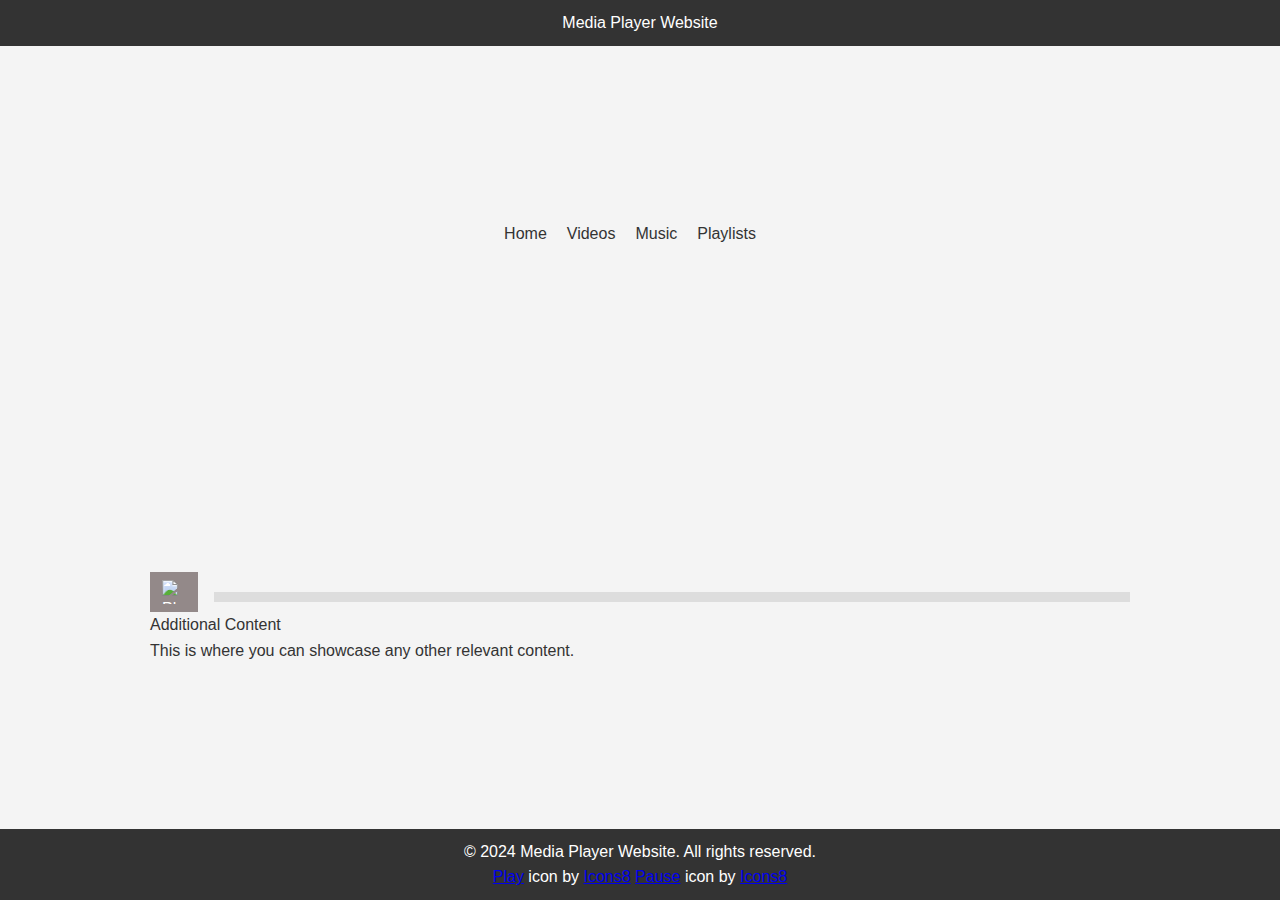
==== assignment2/index.html @ 22c0fdf6 "Add assignment 2 code" ====
<!DOCTYPE html>
<html lang="en">
  <head>
    <meta charset="UTF-8" />
    <meta name="viewport" content="width=device-width, initial-scale=1.0" />
    <title>Document</title>
    <!-- add the font family of your choice -->
    <link rel="stylesheet" href="reset.css" />
    <link rel="stylesheet" href="style.css" />
    <script src="script.js" defer></script>
  </head>
  <body>
    <!-- Header Section -->
    <header>
      <h1>Media Player Website</h1>
    </header>

    <!-- Navigation Section -->
    <nav>
      <ul>
        <li><a href="#">Home</a></li>
        <li><a href="#">Videos</a></li>
        <li><a href="#">Music</a></li>
        <li><a href="#">Playlists</a></li>
        <!-- Add or remove navigation items as needed -->
      </ul>
    </nav>

    <!-- Main Content Section -->
    <main class="container">
      <!-- Media Player Section -->
      <div class="media-player">
        <video id="custom-video-player" controls>
          <source
            src="https://thelongesthumstore.sgp1.cdn.digitaloceanspaces.com/IM-2250/miac.mp4"
            type="video/mp4"
          />
        </video>
        <div class="custom-controls">
          <button id="play-pause-btn" onclick="togglePlayPause()">
            <img
              id="play-pause-img"
              src="https://img.icons8.com/ios-glyphs/30/play--v1.png"
              alt="Play Button"
              width="24"
              height="24"
            />
          </button>
          <!-- add the missing buttons or functionality here -->
          <div class="progress-bar">
            <span id="progress-bar-fill"></span>
          </div>
        </div>
      </div>

      <!-- Additional Content Section -->
      <section>
        <h2>Additional Content</h2>
        <p>This is where you can showcase any other relevant content.</p>
        <!-- Add more content as needed -->
      </section>
    </main>

    <!-- Footer Section -->
    <footer>
      <p>&copy; 2024 Media Player Website. All rights reserved.</p>
      <a href="https://icons8.com/icon/59862/play">Play</a> icon by
      <a href="https://icons8.com">Icons8</a>
      <a href="https://icons8.com/icon/61012/pause">Pause</a> icon by
      <a href="https://icons8.com">Icons8</a>
    </footer>
  </body>
</html>
---- assignment2/style.css ----
:root {
  --primary-bg-color: #f4f4f4;
  --text-color: #333;
  --main-bg-color: #333;
  --main-text-color: #fff;
  --main-btn-bg-color: #938989;
}

body,
h1,
p,
ul {
  margin: 0;
  padding: 0;
}

body {
  font-family: "Arial", sans-serif;
  background-color: var(--primary-bg-color);
  color: var(--text-color);
  line-height: 1.6;
  display: flex;
  flex-direction: column;
  align-items: center;
  justify-content: space-between;
}

/* Add additional styles as needed */

/* Create a container for the main content */
.container {
  max-width: 1000px;
  width: 100%;
  padding: 10px;
}

/* Header styling */
header {
  background-color: var(--main-bg-color);
  color: var(--main-text-color);
  padding: 10px 0;
  text-align: center;
  width: 100%;
}

/* Navigation styling */
nav {
  margin-top: 20px;
  text-align: center;
}

nav ul {
  list-style: none;
  display: flex;
  justify-content: center;
}

nav ul li {
  margin-right: 20px;
}

nav a {
  text-decoration: none;
  color: var(--text-color);
}

/* Media player styling */
.media-player {
  width: 100%;
  margin: 0 auto;
}

.media-player video {
  max-width: 100%;
}

.custom-controls {
  display: flex;
  justify-content: space-between;
  align-items: center;
  gap: 1rem;
  margin-top: 10px;
  width: 100%;
}

.custom-controls button {
  background-color: var(--main-btn-bg-color);
  color: var(--main-text-color);
  border: none;
  padding: 8px 12px;
  cursor: pointer;
  font-size: 16px;
  display: flex;
  align-items: center;
}

.progress-bar {
  width: 100%;
  height: 10px;
  background-color: #ddd;
  margin-top: 10px;
  overflow: hidden;
}

.progress-bar span {
  display: block;
  height: 100%;
  background-color: var(--main-bg-color);
  width: 0;
  transition: width 0.3s ease;
}

/* Footer styling */
footer {
  background-color: var(--main-bg-color);
  color: var(--main-text-color);
  text-align: center;
  padding: 10px 0;
  width: 100%;
}
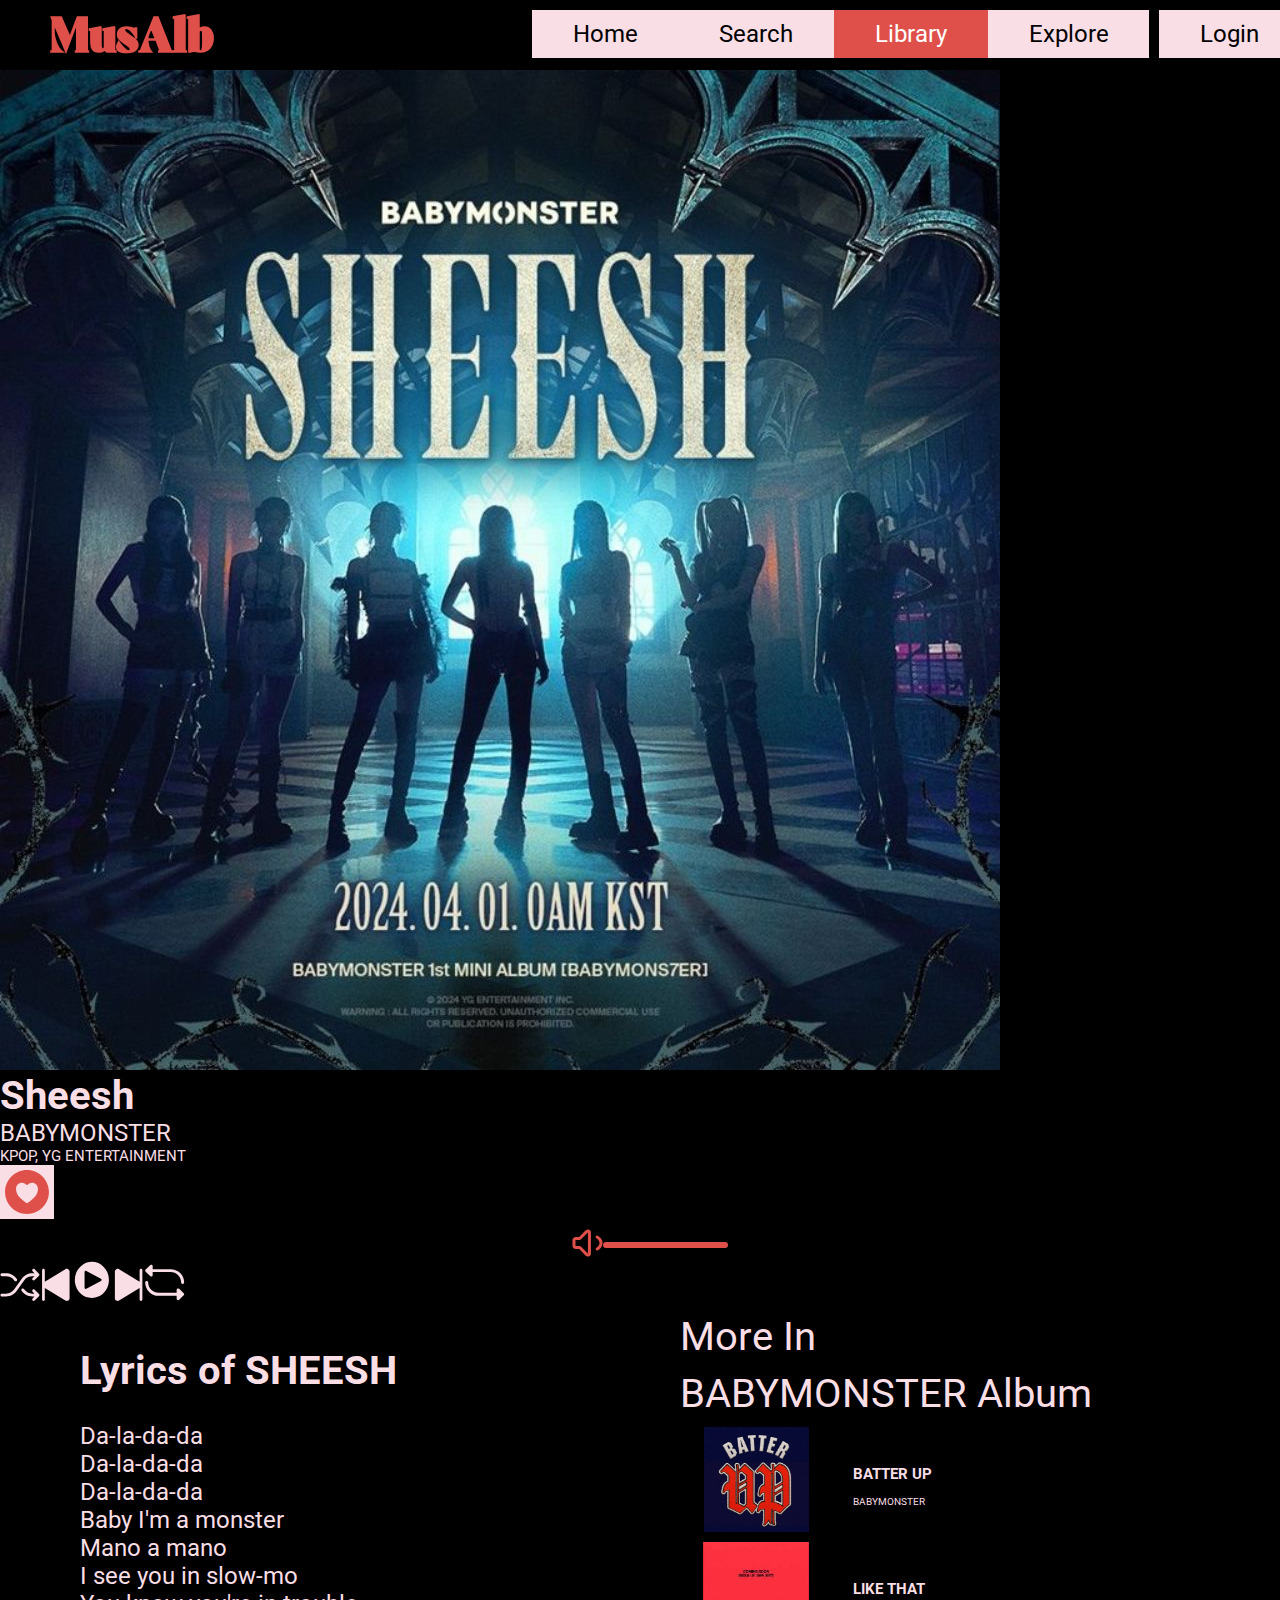
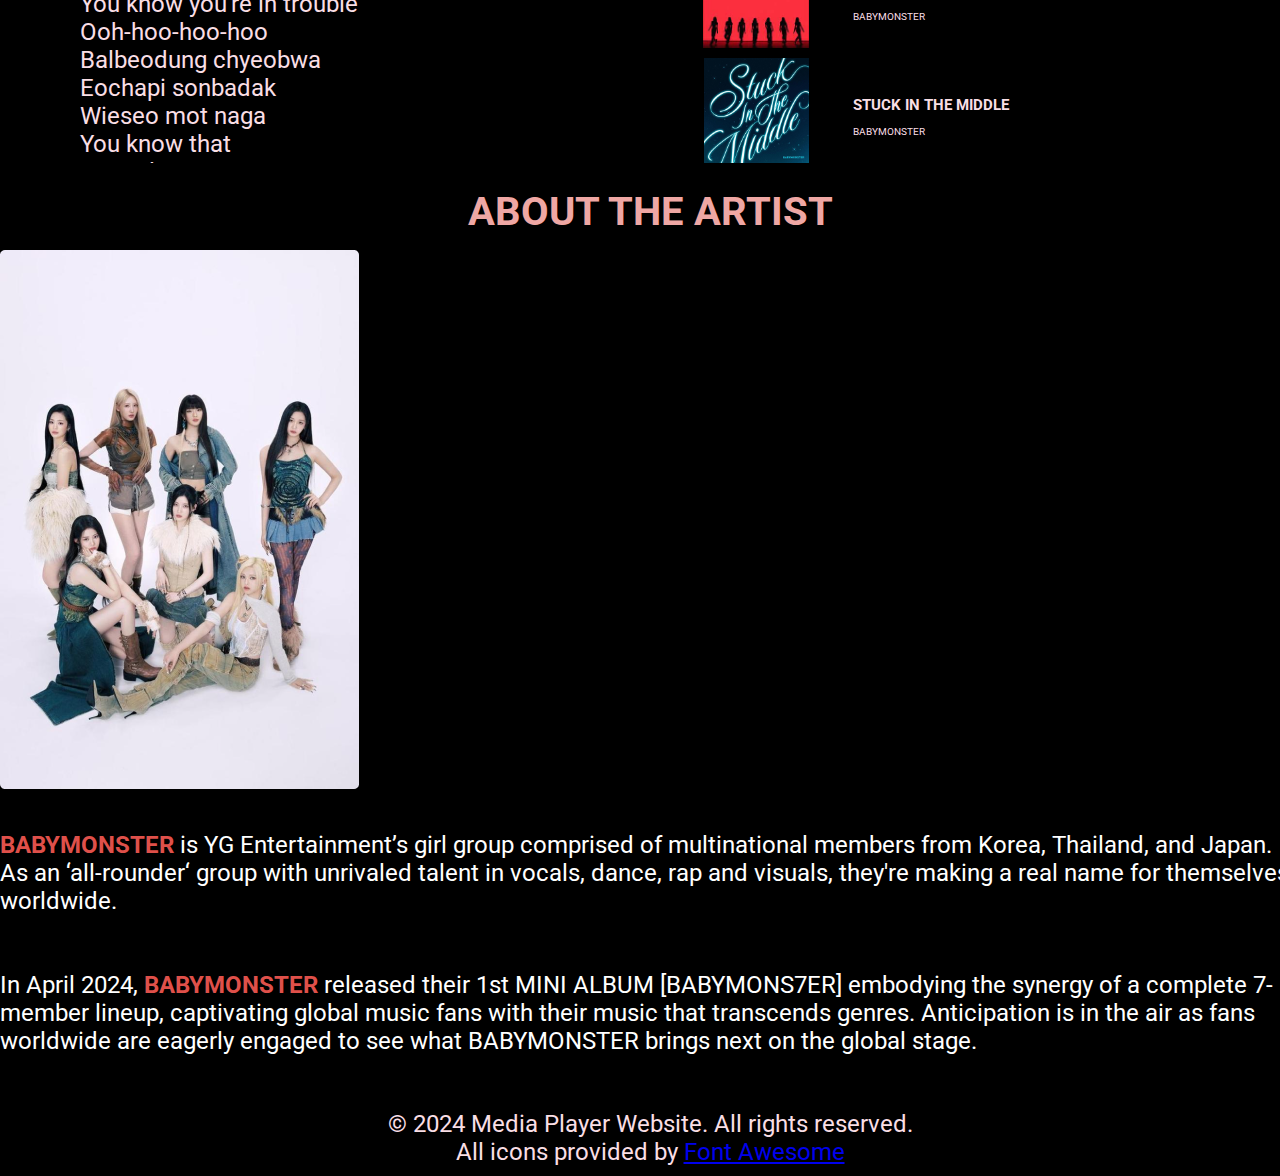
==== commit ab228ade: "Update code" ====
--- a/assignment2/index.html
+++ b/assignment2/index.html
@@ -1,73 +1,196 @@
 <!DOCTYPE html>
 <html lang="en">
-  <head>
-    <meta charset="UTF-8" />
-    <meta name="viewport" content="width=device-width, initial-scale=1.0" />
-    <title>Document</title>
-    <!-- add the font family of your choice -->
-    <link rel="stylesheet" href="reset.css" />
-    <link rel="stylesheet" href="style.css" />
-    <script src="script.js" defer></script>
-  </head>
-  <body>
-    <!-- Header Section -->
-    <header>
-      <h1>Media Player Website</h1>
-    </header>
 
-    <!-- Navigation Section -->
+<head>
+  <meta charset="UTF-8" />
+  <meta name="viewport" content="width=device-width, initial-scale=1.0" />
+  <title>Document</title>
+  <!-- add the font family of your choice -->
+  <link rel="preconnect" href="https://fonts.googleapis.com">
+  <link rel="preconnect" href="https://fonts.gstatic.com" crossorigin>
+  <link
+    href="https://fonts.googleapis.com/css2?family=Roboto:ital,wght@0,100;0,300;0,400;0,500;0,700;0,900;1,100;1,300;1,400;1,500;1,700;1,900&display=swap"
+    rel="stylesheet">
+  <link rel="stylesheet" href="style.css" />
+  <link rel="stylesheet" href="font.css" />
+  <link rel="stylesheet" href="header.css" />
+  <link rel="stylesheet" href="play-section.css" />
+  <link rel="stylesheet" href="lyrics-and-songs.css" />
+  <link rel="stylesheet" href="band-info.css" />
+  <script src="script.js" defer></script>
+  <link rel="stylesheet" href="https://cdnjs.cloudflare.com/ajax/libs/font-awesome/5.15.3/css/all.min.css">
+</head>
+
+<body>
+  <header>
+    <h1 class="logo">MusAlb</h1>
     <nav>
       <ul>
-        <li><a href="#">Home</a></li>
-        <li><a href="#">Videos</a></li>
-        <li><a href="#">Music</a></li>
-        <li><a href="#">Playlists</a></li>
+        <li class="center-div"><a href="#">Home</a></li>
+        <li class="center-div"><a href="#">Search</a></li>
+        <li class="center-div selected"><a href="#">Library</a></li>
+        <li class="center-div"><a href="#">Explore</a></li>
         <!-- Add or remove navigation items as needed -->
       </ul>
     </nav>
-
-    <!-- Main Content Section -->
-    <main class="container">
-      <!-- Media Player Section -->
-      <div class="media-player">
-        <video id="custom-video-player" controls>
-          <source
-            src="https://thelongesthumstore.sgp1.cdn.digitaloceanspaces.com/IM-2250/miac.mp4"
-            type="video/mp4"
-          />
-        </video>
-        <div class="custom-controls">
-          <button id="play-pause-btn" onclick="togglePlayPause()">
-            <img
-              id="play-pause-img"
-              src="https://img.icons8.com/ios-glyphs/30/play--v1.png"
-              alt="Play Button"
-              width="24"
-              height="24"
-            />
-          </button>
-          <!-- add the missing buttons or functionality here -->
-          <div class="progress-bar">
-            <span id="progress-bar-fill"></span>
+    <div class="login-button center-div">
+      <a href="#">Login</a>
+    </div>
+  </header>
+  <main class="outer-player-container">
+    <div class="image-container">
+      <img class="" src="image/sheesh.jpg" alt="Sheesh" />
+    </div>
+    <div class="inner-player-container">
+      <video id="custom-video-player" controls style="display: none;">
+        <source src="song.mp4" type="video/mp4" />
+      </video>
+      <div class="grid-item upper-row">
+        <div class="artist-info">
+          <b style="font-size: 40px; flex-grow:2; align-content: center;">Sheesh</b>
+          <p style="font-size: 24px; flex-grow:1; align-content: center;">BABYMONSTER</p>
+          <p style="font-size: 15px; flex-grow:2; align-content: start;">KPOP, YG ENTERTAINMENT</p>
+        </div>
+        <div class="like-and-volume">
+          <a href="#" style="font-size: 40px; flex-grow:2; align-content: center;">
+            <svg width="54" height="54" viewBox="0 0 54 54" fill="none" xmlns="http://www.w3.org/2000/svg">
+              <rect width="54" height="54" fill="var(--text-color)" />
+              <path
+                d="M27 5.0625C14.9038 5.0625 5.0625 14.9038 5.0625 27C5.0625 39.0962 14.9038 48.9375 27 48.9375C39.0962 48.9375 48.9375 39.0962 48.9375 27C48.9375 14.9038 39.0962 5.0625 27 5.0625ZM34.8775 31.7271C33.8882 32.9337 32.0931 34.8627 27.9482 37.6766C27.6686 37.868 27.3377 37.9704 26.9989 37.9704C26.6602 37.9704 26.3293 37.868 26.0497 37.6766C21.9048 34.8627 20.1097 32.9305 19.1204 31.7271C17.0111 29.1568 16.0007 26.517 16.0302 23.6588C16.0629 20.3829 18.6901 17.7177 21.8869 17.7177C24.0384 17.7177 25.5783 18.8388 26.538 19.8703C26.5972 19.9329 26.6685 19.9827 26.7475 20.0168C26.8266 20.0508 26.9118 20.0684 26.9979 20.0684C27.084 20.0684 27.1692 20.0508 27.2482 20.0168C27.3273 19.9827 27.3986 19.9329 27.4577 19.8703C28.4186 18.8388 29.9573 17.7177 32.1089 17.7177C35.3057 17.7177 37.9329 20.3829 37.9656 23.6588C37.9972 26.517 36.9858 29.1568 34.8775 31.7271Z"
+                fill="var(--tertiary-color)" />
+            </svg>
+          </a>
+          <div class="volume-button center-div">
+            <a href="#">
+              <svg width="31" height="28" viewBox="0 0 31 28" fill="none" xmlns="http://www.w3.org/2000/svg">
+                <path
+                  d="M25.1429 7.94994C26.3405 8.65437 27.3125 9.56781 27.982 10.6179C28.6515 11.668 29 12.8259 29 14C29 15.1741 28.6515 16.332 27.982 17.3821C27.3125 18.4322 26.3405 19.3456 25.1429 20.0501M7.78571 18.5375H3.92857C3.41708 18.5375 2.92654 18.3782 2.56487 18.0945C2.20319 17.8109 2 17.4262 2 17.025V10.975C2 10.5738 2.20319 10.1891 2.56487 9.90546C2.92654 9.62181 3.41708 9.46246 3.92857 9.46246H7.78571L14.5357 2.65614C14.7043 2.39937 14.9844 2.19834 15.3254 2.08939C15.6665 1.98045 16.046 1.97076 16.3953 2.06209C16.7447 2.15342 17.0409 2.33974 17.2304 2.58739C17.4199 2.83503 17.4902 3.12766 17.4286 3.4124V24.5876C17.4902 24.8723 17.4199 25.165 17.2304 25.4126C17.0409 25.6603 16.7447 25.8466 16.3953 25.9379C16.046 26.0292 15.6665 26.0196 15.3254 25.9106C14.9844 25.8017 14.7043 25.6006 14.5357 25.3439L7.78571 18.5375Z"
+                  stroke="var(--tertiary-color)" stroke-width="3" stroke-linecap="round" stroke-linejoin="round" />
+              </svg>
+            </a>
+            <a href="#">
+              <svg width="125" height="6" viewBox="0 0 125 6" fill="none" xmlns="http://www.w3.org/2000/svg">
+                <rect width="125" height="6" rx="3" fill="var(--tertiary-color)" />
+              </svg>
+            </a>
           </div>
         </div>
       </div>
+      <div class="grid-item play-utils">
+        <div class="spacer"></div>
+        <img src="icon/shuffle.svg" alt="Shuffle Icon">
+        <img src="icon/backward.svg" alt="Go back Icon">
+        <a href="#" style="text-decoration: none;" onclick="togglePlayPause()">
+          <img id="play-pause-img" src="icon/play.svg" alt="Play Icon">
+        </a>
+        <img src="icon/forward.svg" alt="Go next Icon">
+        <img src="icon/repeat.svg" alt="Repeat Icon">
+        <div class="spacer"></div>
+      </div>
+    </div>
+  </main>
+  <section>
+    <div class="lyrics-and-songs">
+      <div class="lyrics">
+        <pre style="color:var(--text-color); font-family: 'Roboto'; font-size: 24px;">
+          <b style="font-size: 40px;">Lyrics of SHEESH</b></br>
+          Da-la-da-da
+          Da-la-da-da
+          Da-la-da-da
+          Baby I'm a monster
+          Mano a mano
+          I see you in slow-mo
+          You know you're in trouble
+          Ooh-hoo-hoo-hoo
+          Balbeodung chyeobwa
+          Eochapi sonbadak
+          Wieseo mot naga
+          You know that
+          Nuneul tteun sungan
+          Pieona
+          All eyes on me
+          Bureul jilleora
+          Do or die
+          On my life
+          Yeah you ain't seen nothing yet
+          Got them all going
+          Sheesh sheesh
+          Sheesh sheesh sheesh yeah
+          B-a-b-y-m-o-n
+          Sheesh sheesh
+          Sheesh sheesh sheesh yeah
+          Got them all going
+          Yo hold on shwit
+          Gyang deuribueora ne dalpaengigwane
+          Igeon ne gwie jul chukbok
+          Eumage matchwo gyang chum chwo
+          Hibiri hop-hop boom boom pow
+          Bunwigi taolla neonedeul nun dora
+          Ttinghani jeokjani chunggyeogil geoya
+          Crown this queen
+          Homneoneun chyeotgo nae daеumeun wi
+          Eojungitteojungi junggan anim
+          Nal bogo datyeotdеon ipdeul say
+          Sheesh sheesh sheesh
+          You know what it is
+          I'll be running this
+          Pull up in a ghost
+          Peek a peek a boo hoo
+          Vroom vroom
+          Neone simjange bakdongi pump pump pop
+          Pedal to the metal
+          Click clack click
+          Put 'em up to the sky
+          High high high high
+          Nuneul tteun sungan</pre>
+      </div>
+      <div class="album-songs">
+        <p class="header">More In</p>
+        <p class="header">BABYMONSTER Album</p>
+        <div class="song">
+          <div class="song-image-cover" style="background-image: url('image/BATTER\ UP.jpg');">
+          </div>
+          <div class="song-info">
+            <h2>BATTER UP</h2>
+            <p>BABYMONSTER</p>
+          </div>
+        </div>
+        <div class="song">
+          <div class="song-image-cover" style="background-image: url('image/LIKE\ THAT.jpeg');">
+          </div>
+          <div class="song-info">
+            <h2>LIKE THAT</h2>
+            <p>BABYMONSTER</p>
+          </div>
+        </div>
+        <div class="song">
+          <div class="song-image-cover" style="background-image: url('image/STUCK\ IN\ THE\ MIDDLE.png');">
+          </div>
+          <div class="song-info">
+            <h2>STUCK IN THE MIDDLE</h2>
+            <p>BABYMONSTER</p>
+          </div>
+        </div>
+      </div>
+    </div>
+  </section>
+  <section>
+    <div class="band-header center-div">
+      <b style="font-size: 40px;color: #EFA7A4; padding: 15px 0;">ABOUT THE ARTIST</b>
+    </div>
+    <div class="band-text">
+      <img src="image/band-image.png" alt="Image of the band">
+      <p style="font-size: 24px;color: #ffffff; margin-top: 40px; ">
+        <b style="color: var(--tertiary-color)">BABYMONSTER</b> is YG Entertainment’s girl group comprised of multinational members from Korea, Thailand, and Japan. As an ‘all-rounder‘ group with unrivaled talent in vocals, dance, rap and visuals, they're making a real name for themselves worldwide.
+        <br>
+        <br>
+        <br>
+        In April 2024, <b style="color: var(--tertiary-color)">BABYMONSTER</b> released their 1st MINI ALBUM [BABYMONS7ER] embodying the synergy of a complete 7-member lineup, captivating global music fans with their music that transcends genres. Anticipation is in the air as fans worldwide are eagerly engaged to see what BABYMONSTER brings next on the global stage.</p>
+  </section>
+  <footer style="font-size: 24px">
+    <p >&copy; 2024 Media Player Website. All rights reserved.</p>
+    All icons provided by <a href="https://fontawesome.com/">Font Awesome</a>
+  </footer>
+</body>
 
-      <!-- Additional Content Section -->
-      <section>
-        <h2>Additional Content</h2>
-        <p>This is where you can showcase any other relevant content.</p>
-        <!-- Add more content as needed -->
-      </section>
-    </main>
-
-    <!-- Footer Section -->
-    <footer>
-      <p>&copy; 2024 Media Player Website. All rights reserved.</p>
-      <a href="https://icons8.com/icon/59862/play">Play</a> icon by
-      <a href="https://icons8.com">Icons8</a>
-      <a href="https://icons8.com/icon/61012/pause">Pause</a> icon by
-      <a href="https://icons8.com">Icons8</a>
-    </footer>
-  </body>
-</html>
+</html>--- a/assignment2/style.css
+++ b/assignment2/style.css
@@ -1,9 +1,12 @@
 :root {
-  --primary-bg-color: #f4f4f4;
-  --text-color: #333;
-  --main-bg-color: #333;
-  --main-text-color: #fff;
-  --main-btn-bg-color: #938989;
+  --primary-bg-color: #000000;
+  --text-color: #F9DEE5;
+  --secondary-text-color: #000000;
+  --tertiary-color: #DF504A;
+}
+
+html {
+  font-size: 10px;
 }
 
 body,
@@ -14,15 +17,28 @@
   padding: 0;
 }
 
+/* Code snippet to use */
+
+/* How to center anything in an HTML element
+- Set the HTML Element as display: flex
+- Set justify-content and align-items to center
+- https://css-tricks.com/snippets/css/a-guide-to-flexbox/
+*/
+.center-div {
+  display: flex;
+  justify-content: center;
+  align-items: center;
+}
+
 body {
-  font-family: "Arial", sans-serif;
+  font-family: "Roboto";
+  font-size: normal;
   background-color: var(--primary-bg-color);
   color: var(--text-color);
-  line-height: 1.6;
   display: flex;
   flex-direction: column;
-  align-items: center;
-  justify-content: space-between;
+  width: 1300px;
+  margin: 0 auto;
 }
 
 /* Add additional styles as needed */
@@ -32,36 +48,6 @@
   max-width: 1000px;
   width: 100%;
   padding: 10px;
-}
-
-/* Header styling */
-header {
-  background-color: var(--main-bg-color);
-  color: var(--main-text-color);
-  padding: 10px 0;
-  text-align: center;
-  width: 100%;
-}
-
-/* Navigation styling */
-nav {
-  margin-top: 20px;
-  text-align: center;
-}
-
-nav ul {
-  list-style: none;
-  display: flex;
-  justify-content: center;
-}
-
-nav ul li {
-  margin-right: 20px;
-}
-
-nav a {
-  text-decoration: none;
-  color: var(--text-color);
 }
 
 /* Media player styling */
@@ -112,9 +98,10 @@
 
 /* Footer styling */
 footer {
-  background-color: var(--main-bg-color);
-  color: var(--main-text-color);
+  background-color: var(--primary-bg-color);
+  color: var(--text-color);
   text-align: center;
+  margin-top: 5vh;
   padding: 10px 0;
   width: 100%;
-}
+}--- a/assignment2/font.css
+++ b/assignment2/font.css
@@ -0,0 +1,4 @@
+@font-face {
+    font-family: Astrella;
+    src: url('font/Astrella.woff');
+}--- a/assignment2/header.css
+++ b/assignment2/header.css
@@ -0,0 +1,79 @@
+/* Header styling 
+The simple header helps users navigate the site. The options "Home," "Search," "Your Library," 
+"Explore Popular Songs," and "Login" are all in the header whis makes the site easy to use.
+Color palette is important for drawing attention. 
+I used a dark orange color for sections and icons to guide users. 
+The light orange-pink text is easy to read and matches the overall design.*/
+
+header {
+  background-color: var(--primary-bg-color);
+  padding: 10px 0;
+  width: 100%;
+  display: flex;
+  flex-direction: row;
+  justify-content: space-evenly;
+  align-content: center;
+  column-gap: 10px;
+}
+
+header .logo {
+  margin-left: 50px;
+  line-height: 50px;
+  flex-grow: 5;
+  font-family: "Astrella";
+  font-style: normal;
+  font-size: 50px;
+  color: var(--tertiary-color);
+}
+/* Navigation styling */
+header nav {
+  height: 75%;
+  flex-grow: 4;
+  display: flex;
+  justify-content: space-around;
+  background-color: #f9dee5;
+}
+
+nav ul {
+  list-style: none;
+  display: flex;
+  flex-direction: row;
+  justify-content: space-evenly;
+  align-items: center;
+  width: 100%;
+  height: 100%;
+}
+
+nav ul li {
+  flex-grow: 1;
+  height: 100%;
+  padding: 10px;
+}
+
+nav ul li.selected {
+  background-color: var(--tertiary-color);
+  color: var(--text-color);
+}
+
+nav a {
+  text-decoration: none;
+  color: var(--secondary-text-color);
+  font-size: 24px;
+}
+
+nav li.selected a {
+  color: white;
+}
+
+header .login-button {
+  height: 75%;
+  flex-grow: 1;
+  background-color: #f9dee5;
+  padding: 10px;
+}
+
+header .login-button a {
+  text-decoration: none;
+  color: var(--secondary-text-color);
+  font-size: 24px;
+}
--- a/assignment2/lyrics-and-songs.css
+++ b/assignment2/lyrics-and-songs.css
@@ -0,0 +1,62 @@
+/* I added a 'Lyrics' feature with a minimalist design for easy reading. 
+Users can scroll through the lyrics, similar to the media player's user-friendly navigation. 
+The aesthetic matches the media player's style for consistency, enhancing interactivity and UX.
+I added a dynamic playlist feature for personalized song collections, maintaining user-centricity. 
+I ensured style consistency with the media player, enhancing a seamless user experience and brand identity. 
+The playlist mimics the media player's simplicity with familiar controls, emphasizing usability.*/
+
+.lyrics-and-songs {
+  display: grid;
+  grid-template-columns: 1fr 1fr;
+  gap: 20px;
+  padding: 10px;
+  height: 50vh;
+}
+
+.lyrics {
+  background-color: var(--secondary-color);
+  padding: 10px;
+  border-radius: 10px;
+  overflow-y: scroll;
+  overflow-x: none;
+}
+
+.album-songs {
+  display: flex;
+  overflow-y: none;
+  overflow-x: none;
+  flex-direction: column;
+  align-items: center;
+  margin-left: 20px;
+  gap: 10px;
+}
+
+.album-songs .header {
+  align-self: self-start;
+  font-size: 40px;
+  max-height: 12%;
+}
+
+.album-songs .song {
+  flex-grow: 1;
+  max-height: 25%;
+  width: 100%;
+  display: grid;
+  grid-template-columns: 25% 75%;
+  grid-template-rows: 100%;
+}
+
+.album-songs .song .song-image-cover {
+  width: 100%;
+  height: 100%;
+  background-size: contain;
+  background-repeat: no-repeat;
+  background-position: center;
+}
+.album-songs .song .song-info {
+  display: flex;
+  flex-direction: column;
+  justify-content: center;
+  align-items: flex-start;
+  margin-left: 20px;
+}
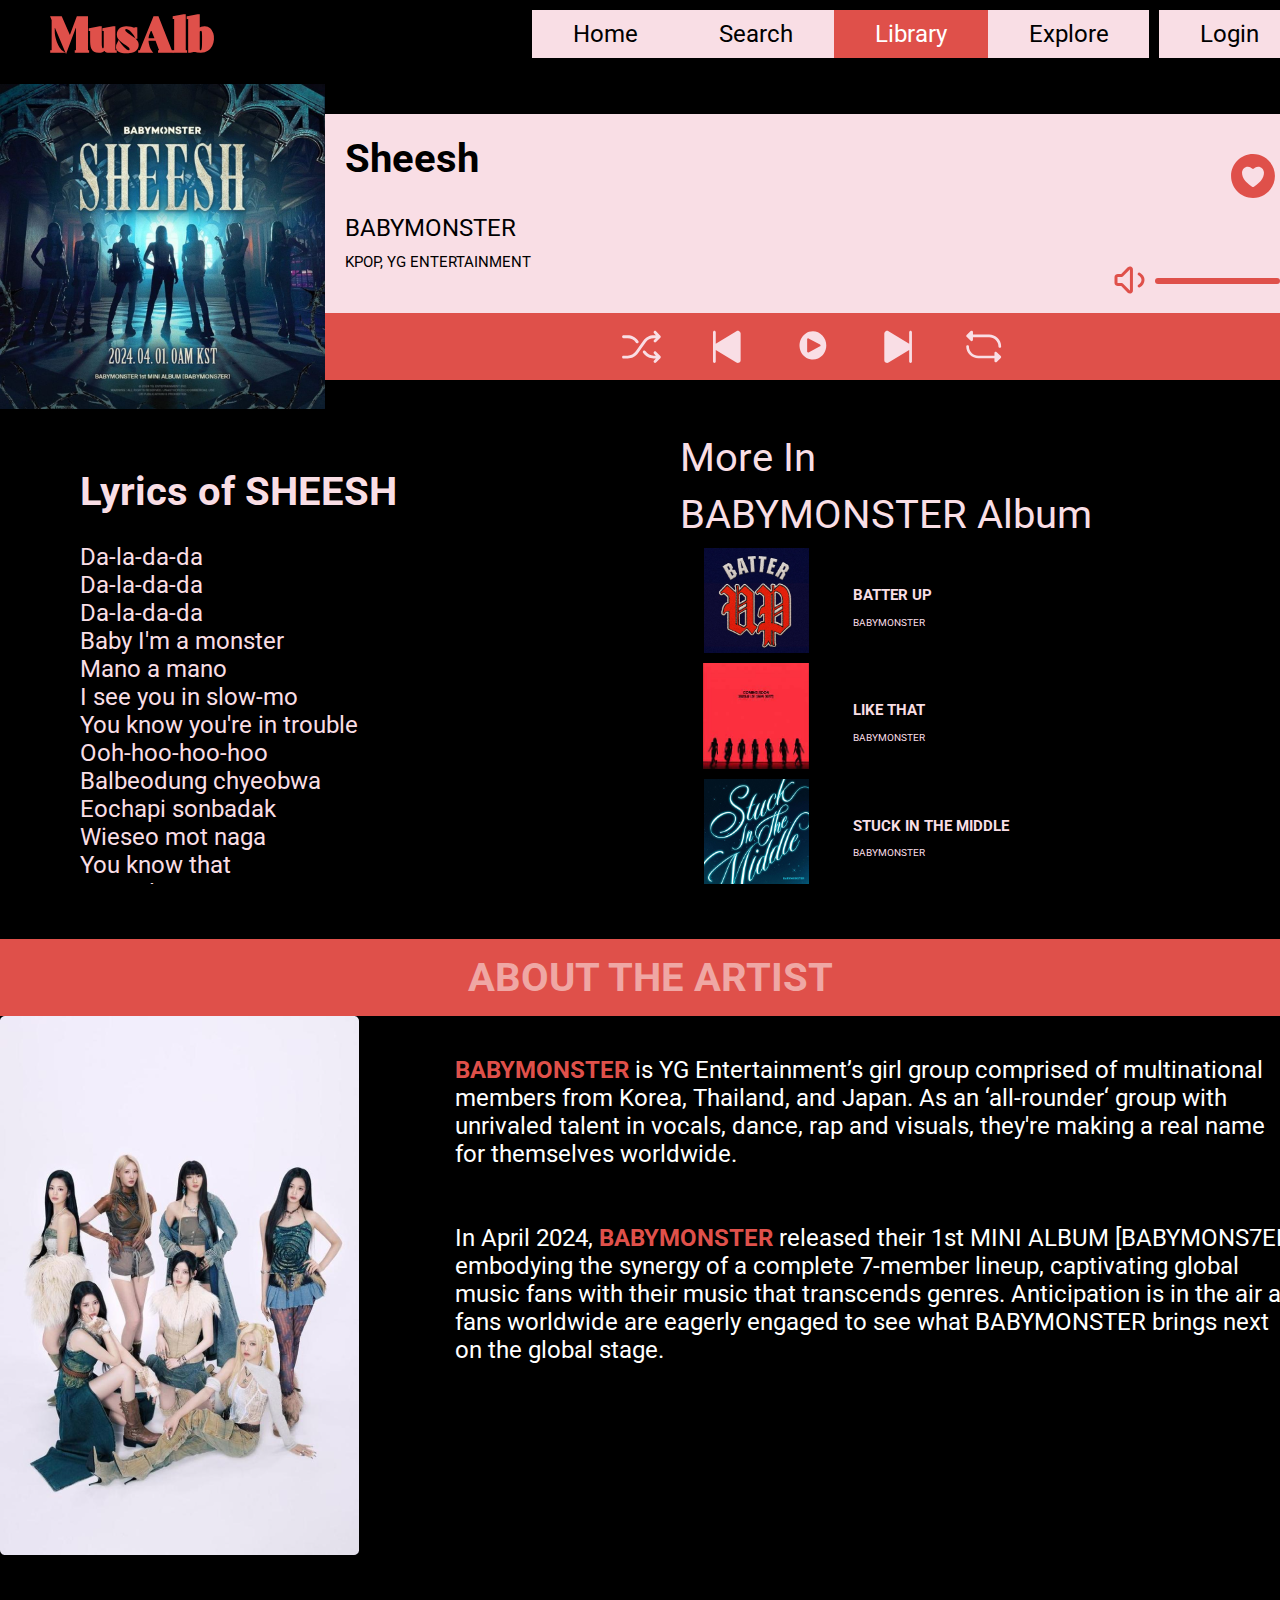
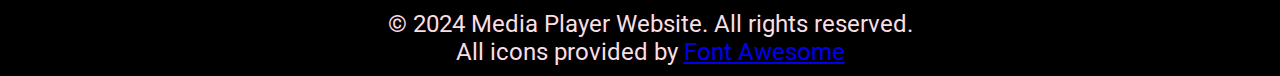
==== commit a162f1f9: "change name to code" ====
--- a/assignment2/index.html
+++ b/assignment2/index.html
@@ -14,9 +14,9 @@
   <link rel="stylesheet" href="style.css" />
   <link rel="stylesheet" href="font.css" />
   <link rel="stylesheet" href="header.css" />
-  <link rel="stylesheet" href="play-section.css" />
+  <link rel="stylesheet" href="media-player.css" />
   <link rel="stylesheet" href="lyrics-and-songs.css" />
-  <link rel="stylesheet" href="band-info.css" />
+  <link rel="stylesheet" href="artist-info.css" />
   <script src="script.js" defer></script>
   <link rel="stylesheet" href="https://cdnjs.cloudflare.com/ajax/libs/font-awesome/5.15.3/css/all.min.css">
 </head>
--- a/assignment2/media-player.css
+++ b/assignment2/media-player.css
@@ -0,0 +1,90 @@
+/* Influenced by the media player's design, I added a dynamic playlist feature. 
+This way, users can collect and find their favorite songs easily. 
+I maintained the simple style of the media player for the playlist, with the same volume chart control. 
+I also improved the feedback system. Along with a color-changing heart icon when songs are added to the playlist. 
+If a user tries to add a song that's already in their collection, the heart will change color. */
+
+.image-container {
+  flex-grow: 1.5;
+  max-width: 25%;
+}
+
+.image-container img {
+  width: 100%;
+}
+
+.outer-player-container {
+  display: flex;
+  flex-direction: row;
+  justify-content: space-between;
+  align-content: stretch;
+  align-items: center;
+  height: 354px;
+}
+
+.inner-player-container {
+  height: 75%;
+  flex-grow: 3;
+  display: grid;
+  grid-template-rows: 3fr 1fr;
+}
+
+.grid-item {
+  text-align: left;
+  height: 100%;
+}
+
+.upper-row {
+  display: grid;
+  grid-template-columns: 70% 30%;
+  background-color: #f9dee5;
+  height: 100%;
+}
+
+.artist-info {
+  display: flex;
+  flex-direction: column;
+  justify-content: space-around;
+  margin-left: 20px;
+  color: var(--secondary-text-color);
+}
+
+.like-and-volume {
+  display: flex;
+  flex-direction: column;
+  justify-content: space-around;
+  margin-right: 20px;
+  align-items: flex-end;
+}
+
+.volume-button {
+  flex-grow: 1;
+  column-gap: 10px;
+}
+
+.play-utils {
+  background-color: #df504a;
+  display: flex;
+  flex-direction: row;
+  justify-content: space-around;
+  align-items: center;
+}
+
+.play-utils .spacer {
+  flex-grow: 6;
+}
+
+.play-utils div {
+  flex-grow: 1;
+}
+
+.play-utils img {
+  flex-grow: 1;
+  width: 40px;
+  height: 33px;
+}
+
+.play-utils a {
+  flex-grow: 1;
+  text-align: center;
+}
--- a/assignment2/artist-info.css
+++ b/assignment2/artist-info.css
@@ -0,0 +1,15 @@
+/* I added an "Artist Info" section, allowing users to learn more about the artists they listen to. 
+This feature, with a clean and intuitive design, displays artist information, debut time, and location,
+thereby enhancing user engagement. A visual indicator lights up when the feature is active, 
+providing interaction and improving the user experience.*/
+
+.band-header {
+  margin-top: 5vh;
+  width: 100%;
+  background-color: var(--tertiary-color);
+}
+
+.band-text {
+  display: grid;
+  grid-template-columns: 35% 65%;
+}
